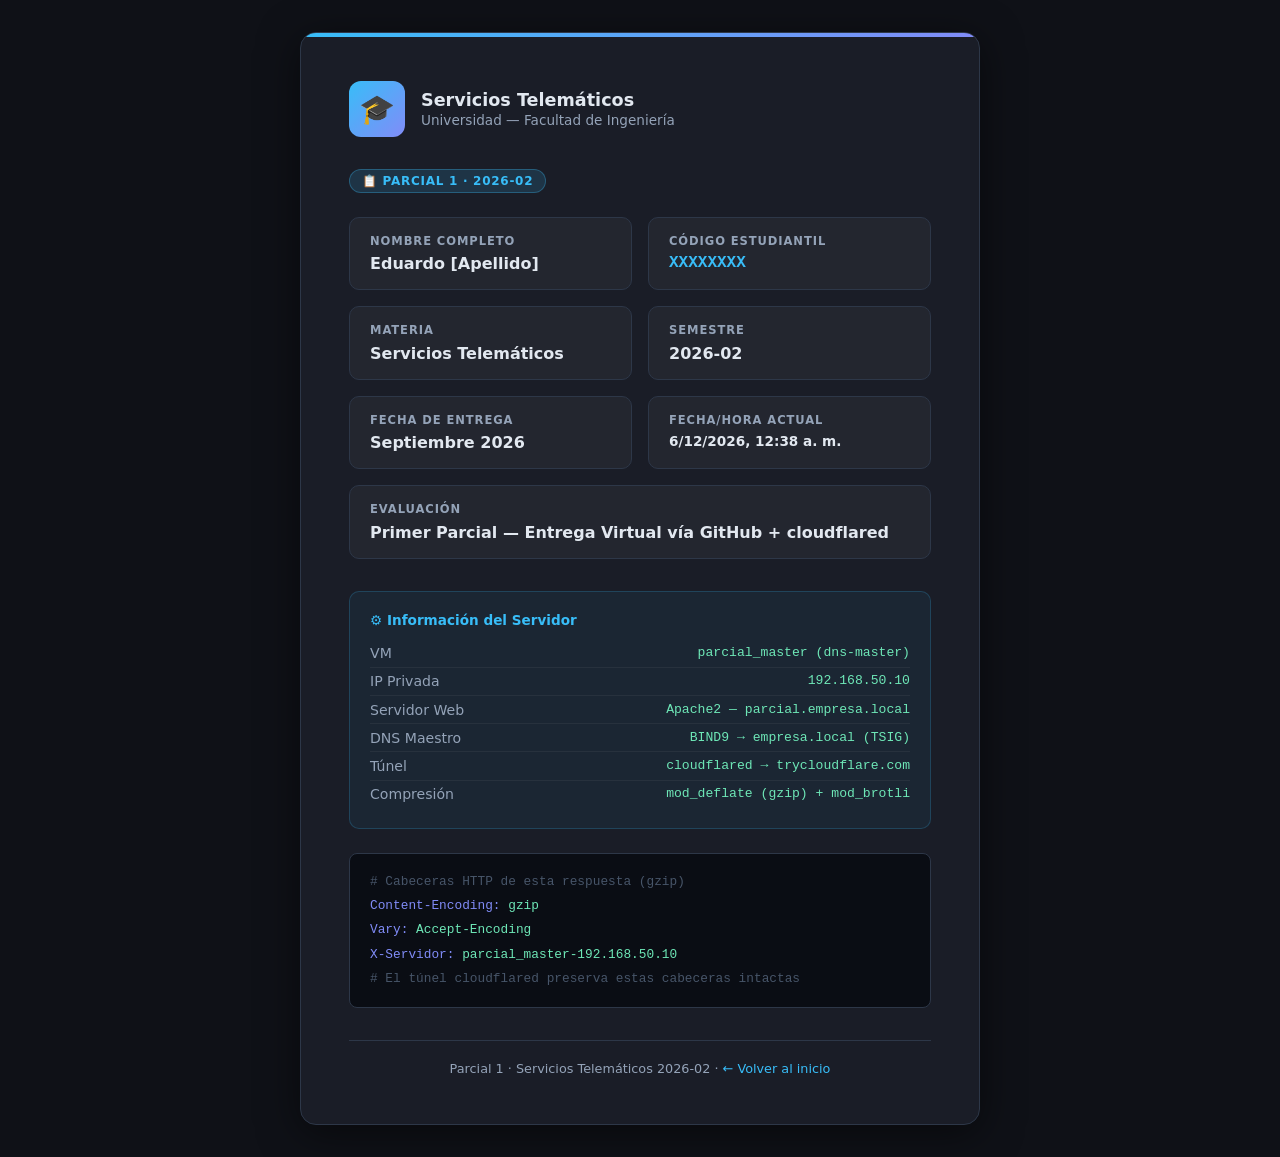
==== mipracticas/Parcial1/Parte3_Tunel/pagina_personalizada.html @ 7f6e04d7 "feat(tunel): configurar túnel seguro cloudflared con verificación de Content-Encoding - Script de ap" ====
<!DOCTYPE html>
<html lang="es">
<head>
    <meta charset="UTF-8">
    <meta name="viewport" content="width=device-width, initial-scale=1.0">
    <meta name="description" content="Página de identificación estudiantil — Parcial 1 Servicios Telemáticos 2026-02">
    <title>Identificación — Parcial 1 Servicios Telemáticos</title>
    <style>
        :root {
            --bg:       #0f1117;
            --card:     #1a1d27;
            --border:   #2d3748;
            --accent:   #38bdf8;
            --accent2:  #818cf8;
            --text:     #e2e8f0;
            --muted:    #94a3b8;
            --success:  #6ee7b7;
            --font-sans: 'Segoe UI', system-ui, sans-serif;
            --font-mono: 'Courier New', monospace;
        }

        * { box-sizing: border-box; margin: 0; padding: 0; }

        body {
            font-family: var(--font-sans);
            background: var(--bg);
            color: var(--text);
            min-height: 100vh;
            display: flex;
            align-items: center;
            justify-content: center;
            padding: 2rem;
        }

        .card {
            background: var(--card);
            border: 1px solid var(--border);
            border-radius: 16px;
            padding: 3rem;
            max-width: 680px;
            width: 100%;
            box-shadow: 0 8px 40px rgba(0,0,0,0.5);
            position: relative;
            overflow: hidden;
        }

        .card::before {
            content: '';
            position: absolute;
            top: 0; left: 0; right: 0;
            height: 4px;
            background: linear-gradient(90deg, var(--accent), var(--accent2));
        }

        .logo {
            display: flex;
            align-items: center;
            gap: 1rem;
            margin-bottom: 2rem;
        }

        .logo-icon {
            width: 56px; height: 56px;
            background: linear-gradient(135deg, var(--accent), var(--accent2));
            border-radius: 12px;
            display: flex; align-items: center; justify-content: center;
            font-size: 1.8rem;
        }

        .logo-text h1 {
            font-size: 1.1rem;
            font-weight: 700;
            color: var(--text);
        }

        .logo-text p {
            font-size: 0.85rem;
            color: var(--muted);
            margin-top: 2px;
        }

        .badge {
            display: inline-block;
            background: rgba(56,189,248,0.15);
            color: var(--accent);
            border: 1px solid rgba(56,189,248,0.3);
            border-radius: 999px;
            font-size: 0.75rem;
            font-weight: 600;
            letter-spacing: 0.06em;
            padding: 0.25rem 0.75rem;
            text-transform: uppercase;
            margin-bottom: 1.5rem;
        }

        .info-grid {
            display: grid;
            grid-template-columns: 1fr 1fr;
            gap: 1rem;
            margin-bottom: 2rem;
        }

        .info-item {
            background: rgba(255,255,255,0.04);
            border: 1px solid var(--border);
            border-radius: 10px;
            padding: 1rem 1.25rem;
        }

        .info-item .label {
            font-size: 0.72rem;
            font-weight: 600;
            letter-spacing: 0.08em;
            text-transform: uppercase;
            color: var(--muted);
            margin-bottom: 0.4rem;
        }

        .info-item .value {
            font-size: 1rem;
            font-weight: 600;
            color: var(--text);
        }

        .info-item.highlight .value {
            color: var(--accent);
            font-family: var(--font-mono);
        }

        .info-item.full { grid-column: 1 / -1; }

        .server-info {
            background: rgba(56,189,248,0.06);
            border: 1px solid rgba(56,189,248,0.2);
            border-radius: 10px;
            padding: 1.25rem;
            margin-bottom: 1.5rem;
        }

        .server-info h3 {
            font-size: 0.85rem;
            font-weight: 600;
            color: var(--accent);
            margin-bottom: 0.75rem;
            display: flex;
            align-items: center;
            gap: 0.5rem;
        }

        .server-row {
            display: flex;
            justify-content: space-between;
            padding: 0.35rem 0;
            border-bottom: 1px solid rgba(255,255,255,0.05);
            font-size: 0.88rem;
        }

        .server-row:last-child { border-bottom: none; }
        .server-row .k { color: var(--muted); }
        .server-row .v { font-family: var(--font-mono); color: var(--success); font-size: 0.82rem; }

        .encoding-demo {
            background: #0a0d14;
            border: 1px solid var(--border);
            border-radius: 8px;
            padding: 1rem 1.25rem;
            font-family: var(--font-mono);
            font-size: 0.8rem;
            color: #a5f3fc;
            line-height: 1.9;
        }

        .encoding-demo .comment { color: #475569; }
        .encoding-demo .header-name { color: var(--accent2); }
        .encoding-demo .header-value { color: var(--success); }

        footer {
            margin-top: 2rem;
            padding-top: 1.25rem;
            border-top: 1px solid var(--border);
            text-align: center;
            font-size: 0.8rem;
            color: var(--muted);
        }

        @media (max-width: 500px) {
            .info-grid { grid-template-columns: 1fr; }
            .card { padding: 1.75rem; }
        }
    </style>
</head>
<body>
    <div class="card">

        <div class="logo">
            <div class="logo-icon">🎓</div>
            <div class="logo-text">
                <h1>Servicios Telemáticos</h1>
                <p>Universidad — Facultad de Ingeniería</p>
            </div>
        </div>

        <span class="badge">📋 Parcial 1 · 2026-02</span>

        <div class="info-grid">
            <div class="info-item">
                <div class="label">Nombre Completo</div>
                <div class="value" id="nombre">Eduardo [Apellido]</div>
            </div>
            <div class="info-item highlight">
                <div class="label">Código Estudiantil</div>
                <div class="value" id="codigo">XXXXXXXX</div>
            </div>
            <div class="info-item">
                <div class="label">Materia</div>
                <div class="value">Servicios Telemáticos</div>
            </div>
            <div class="info-item">
                <div class="label">Semestre</div>
                <div class="value">2026-02</div>
            </div>
            <div class="info-item">
                <div class="label">Fecha de Entrega</div>
                <div class="value" id="fecha-entrega">Septiembre 2026</div>
            </div>
            <div class="info-item">
                <div class="label">Fecha/Hora Actual</div>
                <div class="value" id="fecha-actual" style="font-size:0.85rem">—</div>
            </div>
            <div class="info-item full">
                <div class="label">Evaluación</div>
                <div class="value">Primer Parcial — Entrega Virtual vía GitHub + cloudflared</div>
            </div>
        </div>

        <div class="server-info">
            <h3>⚙️ Información del Servidor</h3>
            <div class="server-row">
                <span class="k">VM</span>
                <span class="v">parcial_master (dns-master)</span>
            </div>
            <div class="server-row">
                <span class="k">IP Privada</span>
                <span class="v">192.168.50.10</span>
            </div>
            <div class="server-row">
                <span class="k">Servidor Web</span>
                <span class="v">Apache2 — parcial.empresa.local</span>
            </div>
            <div class="server-row">
                <span class="k">DNS Maestro</span>
                <span class="v">BIND9 → empresa.local (TSIG)</span>
            </div>
            <div class="server-row">
                <span class="k">Túnel</span>
                <span class="v">cloudflared → trycloudflare.com</span>
            </div>
            <div class="server-row">
                <span class="k">Compresión</span>
                <span class="v">mod_deflate (gzip) + mod_brotli</span>
            </div>
        </div>

        <div class="encoding-demo">
            <span class="comment"># Cabeceras HTTP de esta respuesta (gzip)</span><br>
            <span class="header-name">Content-Encoding: </span><span class="header-value">gzip</span><br>
            <span class="header-name">Vary: </span><span class="header-value">Accept-Encoding</span><br>
            <span class="header-name">X-Servidor: </span><span class="header-value">parcial_master-192.168.50.10</span><br>
            <span class="comment"># El túnel cloudflared preserva estas cabeceras intactas</span>
        </div>

        <footer>
            Parcial 1 · Servicios Telemáticos 2026-02 ·
            <a href="/" style="color:#38bdf8;text-decoration:none;">← Volver al inicio</a>
        </footer>
    </div>

    <script>
        // Mostrar fecha y hora actual en zona Colombia
        document.getElementById('fecha-actual').textContent =
            new Date().toLocaleString('es-CO', {
                timeZone: 'America/Bogota',
                dateStyle: 'medium',
                timeStyle: 'short'
            });
    </script>
</body>
</html>
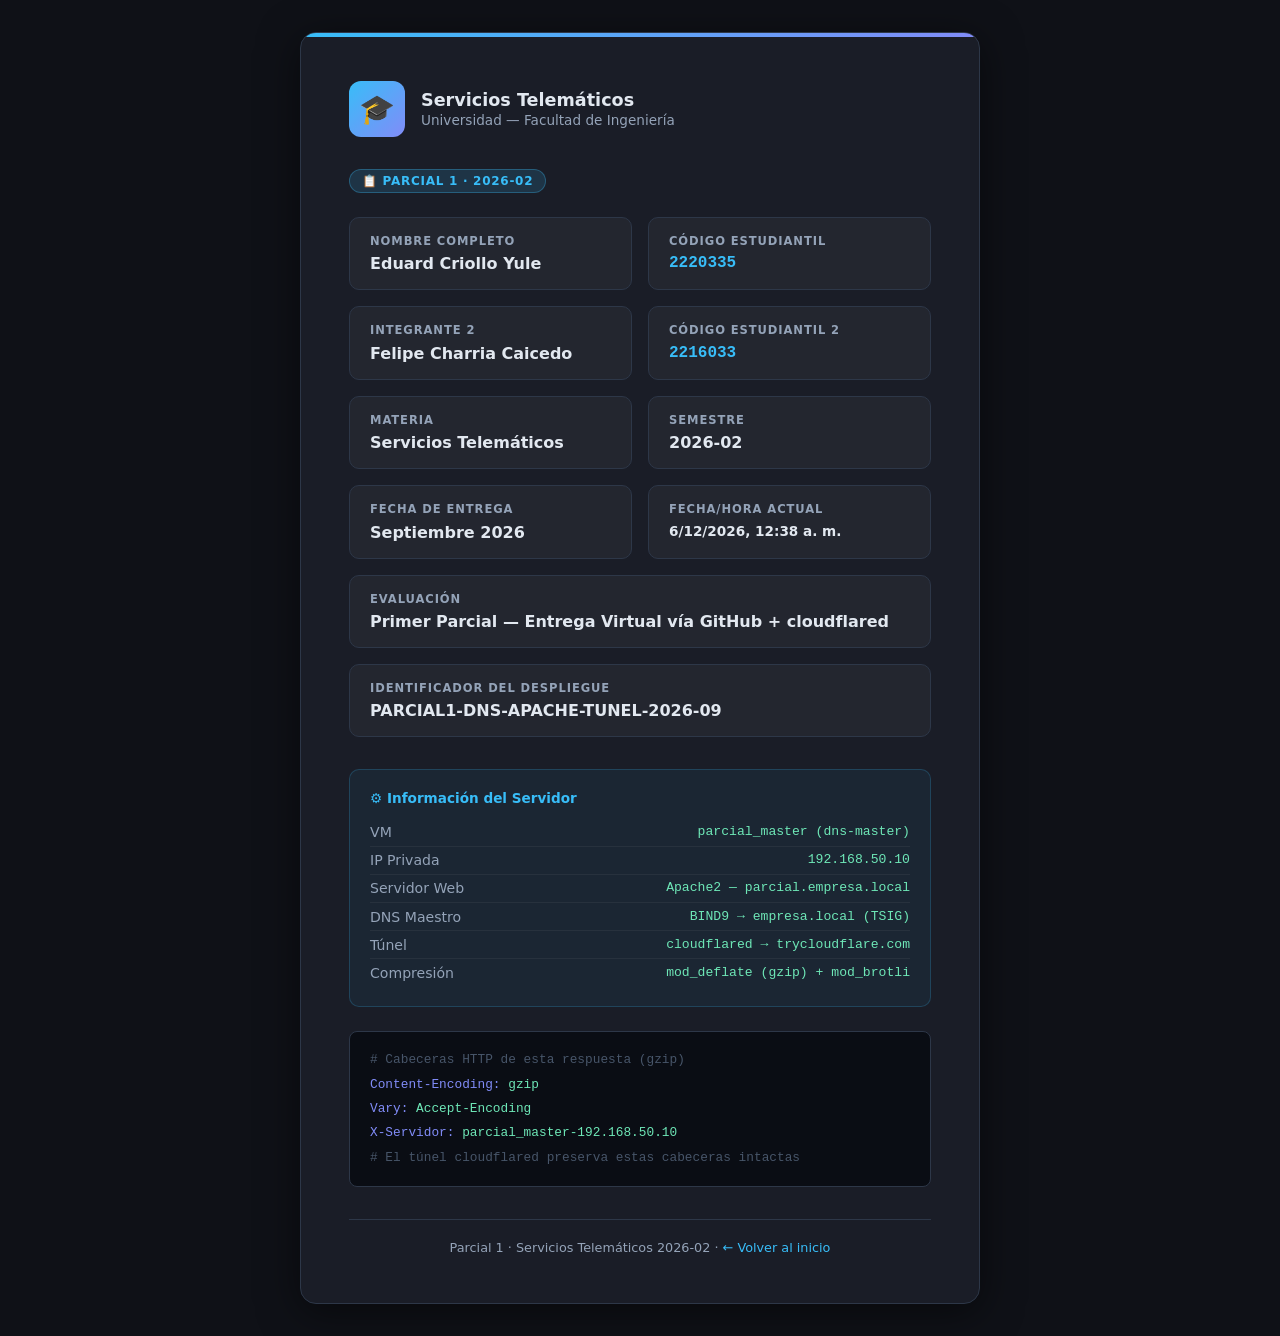
==== commit 1706a26c: "docs(tunnel): complete group identity and rubric evidence checklist" ====
--- a/mipracticas/Parcial1/Parte3_Tunel/pagina_personalizada.html
+++ b/mipracticas/Parcial1/Parte3_Tunel/pagina_personalizada.html
@@ -205,11 +205,19 @@
         <div class="info-grid">
             <div class="info-item">
                 <div class="label">Nombre Completo</div>
-                <div class="value" id="nombre">Eduardo [Apellido]</div>
+                <div class="value" id="nombre">Eduard Criollo Yule</div>
             </div>
             <div class="info-item highlight">
                 <div class="label">Código Estudiantil</div>
-                <div class="value" id="codigo">XXXXXXXX</div>
+                <div class="value" id="codigo">2220335</div>
+            </div>
+            <div class="info-item">
+                <div class="label">Integrante 2</div>
+                <div class="value">Felipe Charria Caicedo</div>
+            </div>
+            <div class="info-item highlight">
+                <div class="label">Código Estudiantil 2</div>
+                <div class="value">2216033</div>
             </div>
             <div class="info-item">
                 <div class="label">Materia</div>
@@ -230,6 +238,10 @@
             <div class="info-item full">
                 <div class="label">Evaluación</div>
                 <div class="value">Primer Parcial — Entrega Virtual vía GitHub + cloudflared</div>
+            </div>
+            <div class="info-item full">
+                <div class="label">Identificador del despliegue</div>
+                <div class="value">PARCIAL1-DNS-APACHE-TUNEL-2026-09</div>
             </div>
         </div>
 
